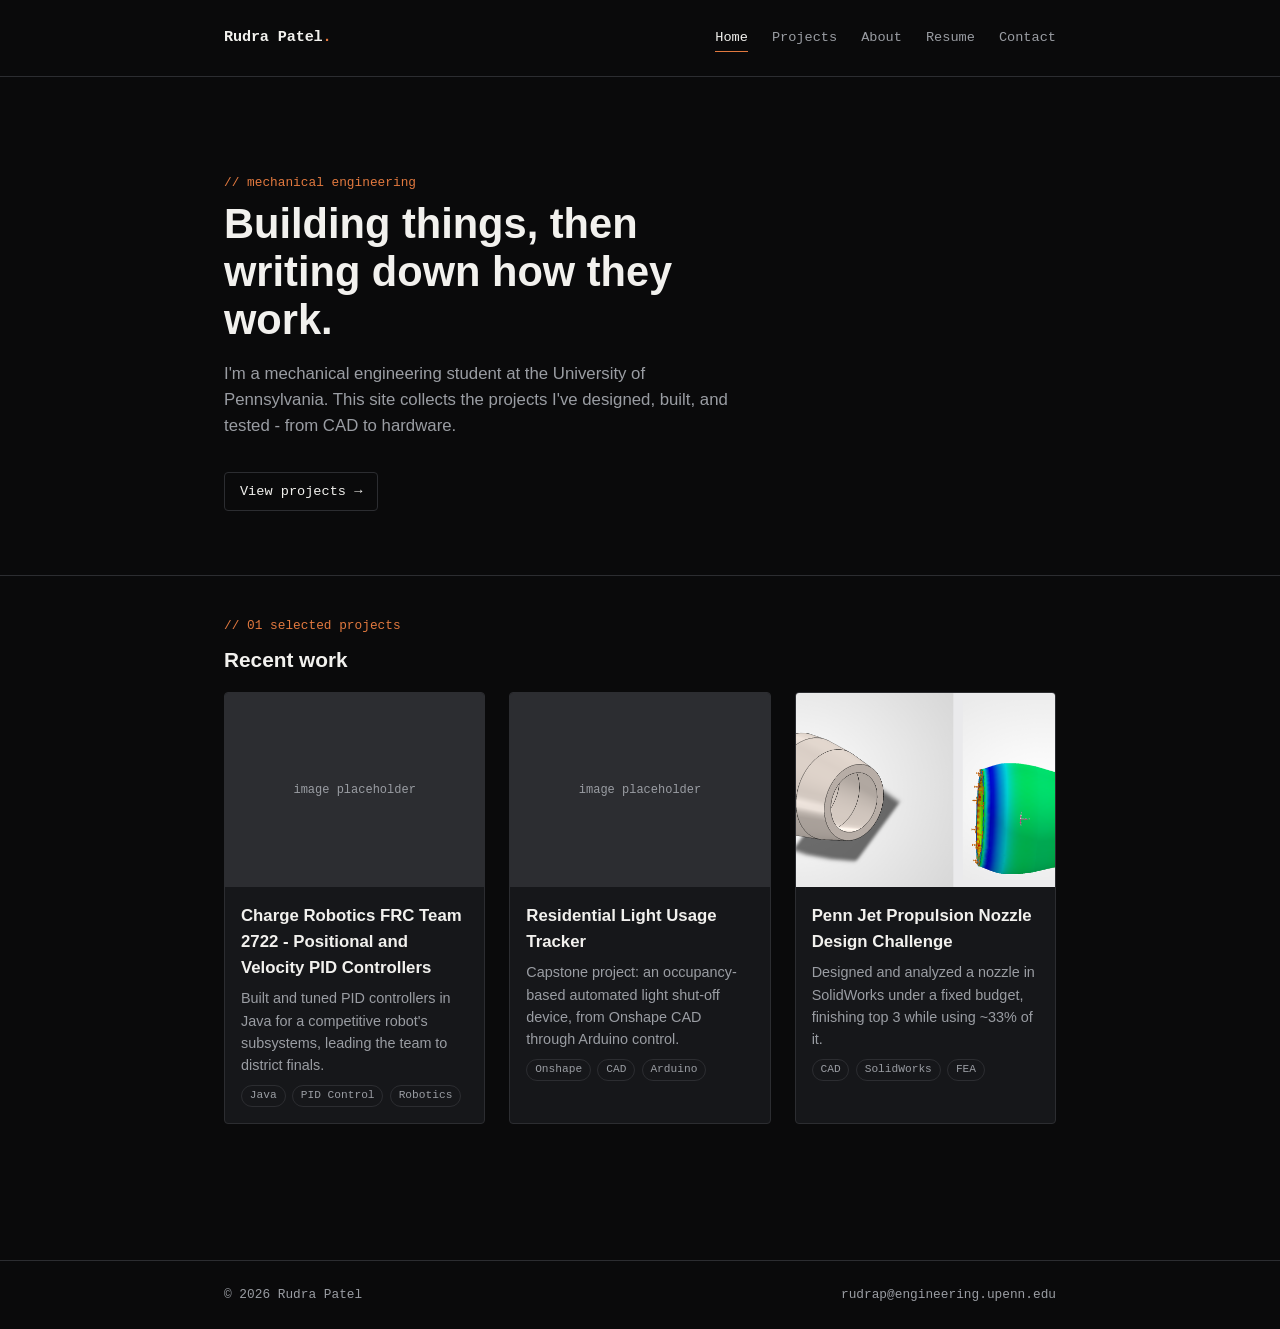
==== index.html @ f5737315 "Build initial portfolio site with dark theme and real content Scaffold plain HTML/CSS/JS site: home," ====
<!DOCTYPE html>
<html lang="en">
<head>
  <meta charset="UTF-8" />
  <meta name="viewport" content="width=device-width, initial-scale=1.0" />
  <title>Rudra Patel - Mechanical Engineering</title>
  <meta name="description" content="Engineering portfolio of Rudra Patel, mechanical engineering student at UPenn." />
  <link rel="stylesheet" href="css/style.css" />
</head>
<body>
  <header class="site-header">
    <div class="container">
      <a class="site-title" href="index.html">Rudra Patel<span class="dot">.</span></a>
      <nav class="site-nav">
        <a href="index.html">Home</a>
        <a href="projects/index.html">Projects</a>
        <a href="about.html">About</a>
        <a href="resume.html">Resume</a>
        <a href="contact.html">Contact</a>
      </nav>
    </div>
  </header>

  <main>
    <section class="hero">
      <div class="container">
        <span class="label">// mechanical engineering</span>
        <h1>Building things, then writing down how they work.</h1>
        <p>
          I'm a mechanical engineering student at the University of Pennsylvania.
          This site collects the projects I've designed, built, and tested -
          from CAD to hardware.
        </p>
        <a class="btn" href="projects/index.html">View projects →</a>
      </div>
    </section>

    <section>
      <div class="container">
        <span class="label">// 01 selected projects</span>
        <h2>Recent work</h2>
        <div class="project-grid">
          <a class="project-card" href="projects/pid-controllers.html">
            <div class="thumb">image placeholder</div>
            <div class="card-body">
              <h3>Charge Robotics FRC Team 2722 - Positional and Velocity PID Controllers</h3>
              <p>
                Built and tuned PID controllers in Java for a competitive
                robot's subsystems, leading the team to district finals.
              </p>
              <ul class="tag-list">
                <li>Java</li>
                <li>PID Control</li>
                <li>Robotics</li>
              </ul>
            </div>
          </a>

          <a class="project-card" href="projects/residential-light-usage-tracker.html">
            <div class="thumb">image placeholder</div>
            <div class="card-body">
              <h3>Residential Light Usage Tracker</h3>
              <p>
                Capstone project: an occupancy-based automated light shut-off
                device, from Onshape CAD through Arduino control.
              </p>
              <ul class="tag-list">
                <li>Onshape</li>
                <li>CAD</li>
                <li>Arduino</li>
              </ul>
            </div>
          </a>

          <a class="project-card" href="projects/nozzle-design-challenge.html">
            <div class="thumb"><img src="assets/images/nozzle-collage.png" alt="Nozzle CAD render next to its stress analysis" /></div>
            <div class="card-body">
              <h3>Penn Jet Propulsion Nozzle Design Challenge</h3>
              <p>
                Designed and analyzed a nozzle in SolidWorks under a fixed
                budget, finishing top 3 while using ~33% of it.
              </p>
              <ul class="tag-list">
                <li>CAD</li>
                <li>SolidWorks</li>
                <li>FEA</li>
              </ul>
            </div>
          </a>
        </div>
      </div>
    </section>
  </main>

  <footer class="site-footer">
    <div class="container">
      <span>&copy; 2026 Rudra Patel</span>
      <span>
        <a class="email-link" data-email="cnVkcmFwQGVuZ2luZWVyaW5nLnVwZW5uLmVkdQ==" href="#">Email</a>
      </span>
    </div>
  </footer>

  <script src="js/main.js"></script>
</body>
</html>
---- css/style.css ----
/* ---------------------------------------------------------
   Design tokens
--------------------------------------------------------- */
:root {
  --color-bg: #0a0a0b;
  --color-surface: #16171a;
  --color-text: #f2f1ee;
  --color-muted: #9a9da3;
  --color-border: #2c2d31;
  --color-accent: #e2793f;

  --font-mono: ui-monospace, "SFMono-Regular", "JetBrains Mono", Menlo,
    Consolas, "Liberation Mono", monospace;
  --font-sans: -apple-system, BlinkMacSystemFont, "Segoe UI", Roboto,
    Helvetica, Arial, sans-serif;

  --space-1: 0.5rem;
  --space-2: 1rem;
  --space-3: 1.5rem;
  --space-4: 2.5rem;
  --space-5: 4rem;
  --space-6: 6rem;

  --max-width: 960px;
}

/* ---------------------------------------------------------
   Reset
--------------------------------------------------------- */
* {
  box-sizing: border-box;
}

html {
  -webkit-text-size-adjust: 100%;
}

body {
  margin: 0;
  background: var(--color-bg);
  color: var(--color-text);
  font-family: var(--font-sans);
  font-size: 16px;
  line-height: 1.55;
}

img {
  max-width: 100%;
  display: block;
}

a {
  color: inherit;
}

ul,
ol {
  padding-left: 1.2em;
}

/* ---------------------------------------------------------
   Layout
--------------------------------------------------------- */
.container {
  max-width: var(--max-width);
  margin: 0 auto;
  padding: 0 clamp(1.5rem, 6vw, 4rem);
}

/* ---------------------------------------------------------
   Header / nav
--------------------------------------------------------- */
.site-header {
  border-bottom: 1px solid var(--color-border);
  padding: var(--space-3) 0;
}

.site-header .container {
  display: flex;
  align-items: center;
  justify-content: space-between;
  gap: var(--space-2);
}

.site-title {
  font-family: var(--font-mono);
  font-size: 0.95rem;
  font-weight: 600;
  text-decoration: none;
  letter-spacing: -0.01em;
}

.site-title .dot {
  color: var(--color-accent);
}

.site-nav {
  display: flex;
  gap: var(--space-3);
  flex-wrap: wrap;
}

.site-nav a {
  font-family: var(--font-mono);
  font-size: 0.85rem;
  text-decoration: none;
  color: var(--color-muted);
  padding: 0.2em 0;
  border-bottom: 1px solid transparent;
}

.site-nav a:hover,
.site-nav a[aria-current="page"] {
  color: var(--color-text);
  border-bottom-color: var(--color-accent);
}

/* ---------------------------------------------------------
   Footer
--------------------------------------------------------- */
.site-footer {
  border-top: 1px solid var(--color-border);
  margin-top: var(--space-6);
  padding: var(--space-3) 0;
}

.site-footer .container {
  display: flex;
  flex-wrap: wrap;
  gap: var(--space-2) var(--space-3);
  justify-content: space-between;
  font-family: var(--font-mono);
  font-size: 0.8rem;
  color: var(--color-muted);
}

.site-footer a {
  text-decoration: none;
  color: var(--color-muted);
}

.site-footer a:hover {
  color: var(--color-text);
}

/* ---------------------------------------------------------
   Section label ("// 01 heading" motif)
--------------------------------------------------------- */
.label {
  display: block;
  font-family: var(--font-mono);
  font-size: 0.8rem;
  color: var(--color-accent);
  margin-bottom: var(--space-1);
}

/* ---------------------------------------------------------
   Hero
--------------------------------------------------------- */
.hero {
  padding: var(--space-6) 0 var(--space-5);
}

.hero h1 {
  font-size: clamp(1.8rem, 4vw, 2.6rem);
  line-height: 1.15;
  margin: 0 0 var(--space-2);
  max-width: 22ch;
}

.hero p {
  max-width: 55ch;
  color: var(--color-muted);
  font-size: 1.05rem;
}

/* ---------------------------------------------------------
   Generic page sections
--------------------------------------------------------- */
.page-header {
  padding-top: var(--space-5);
  padding-bottom: var(--space-3);
}

.page-header h1 {
  font-size: clamp(1.6rem, 3.5vw, 2.2rem);
  margin: 0 0 var(--space-1);
}

.page-header p {
  color: var(--color-muted);
  max-width: 60ch;
}

section {
  padding: var(--space-4) 0;
}

section + section {
  border-top: 1px solid var(--color-border);
}

h2 {
  font-size: 1.3rem;
  margin: 0 0 var(--space-2);
}

/* ---------------------------------------------------------
   Project grid / cards
--------------------------------------------------------- */
.project-grid {
  display: grid;
  grid-template-columns: repeat(auto-fill, minmax(260px, 1fr));
  gap: var(--space-3);
}

.project-card {
  display: block;
  text-decoration: none;
  color: inherit;
  border: 1px solid var(--color-border);
  background: var(--color-surface);
  border-radius: 4px;
  overflow: hidden;
  transition: border-color 0.15s ease, transform 0.15s ease;
}

.project-card:hover {
  border-color: var(--color-accent);
  transform: translateY(-2px);
}

.project-card .thumb {
  aspect-ratio: 4 / 3;
  background: var(--color-border);
  display: flex;
  align-items: center;
  justify-content: center;
  font-family: var(--font-mono);
  font-size: 0.75rem;
  color: var(--color-muted);
  overflow: hidden;
}

.project-card .thumb img {
  width: 100%;
  height: 100%;
  object-fit: cover;
}

.project-hero-image {
  display: block;
  width: 100%;
  border: 1px solid var(--color-border);
  border-radius: 4px;
  margin-top: var(--space-3);
}

.project-body-image {
  display: block;
  max-width: 420px;
  width: 100%;
  border: 1px solid var(--color-border);
  border-radius: 4px;
  margin-top: var(--space-2);
}

.image-caption {
  font-family: var(--font-mono);
  font-size: 0.75rem;
  color: var(--color-muted);
  margin-top: var(--space-1);
}

.project-card .card-body {
  padding: var(--space-2);
}

.project-card h3 {
  font-size: 1.05rem;
  margin: 0 0 0.35em;
}

.project-card p {
  margin: 0;
  font-size: 0.9rem;
  color: var(--color-muted);
}

.tag-list {
  list-style: none;
  padding: 0;
  margin: var(--space-1) 0 0;
  display: flex;
  flex-wrap: wrap;
  gap: 0.4em;
}

.tag-list li {
  font-family: var(--font-mono);
  font-size: 0.7rem;
  color: var(--color-muted);
  border: 1px solid var(--color-border);
  border-radius: 999px;
  padding: 0.15em 0.7em;
}

/* ---------------------------------------------------------
   Buttons / links
--------------------------------------------------------- */
.btn {
  display: inline-block;
  font-family: var(--font-mono);
  font-size: 0.85rem;
  text-decoration: none;
  color: var(--color-text);
  border: 1px solid var(--color-border);
  border-radius: 4px;
  padding: 0.6em 1.1em;
  margin-top: var(--space-2);
}

.btn:hover {
  border-color: var(--color-accent);
  color: var(--color-accent);
}

/* ---------------------------------------------------------
   Contact / list details
--------------------------------------------------------- */
.detail-list {
  list-style: none;
  padding: 0;
  margin: 0;
  display: grid;
  gap: var(--space-1);
  font-family: var(--font-mono);
  font-size: 0.95rem;
}

.detail-list dt {
  color: var(--color-muted);
  font-size: 0.8rem;
}

.icon-link {
  display: inline-flex;
  align-items: center;
  gap: 0.5em;
}

.icon-link .icon {
  width: 1em;
  height: 1em;
  flex-shrink: 0;
}

/* ---------------------------------------------------------
   Utility
--------------------------------------------------------- */
.muted {
  color: var(--color-muted);
}

.mono {
  font-family: var(--font-mono);
}
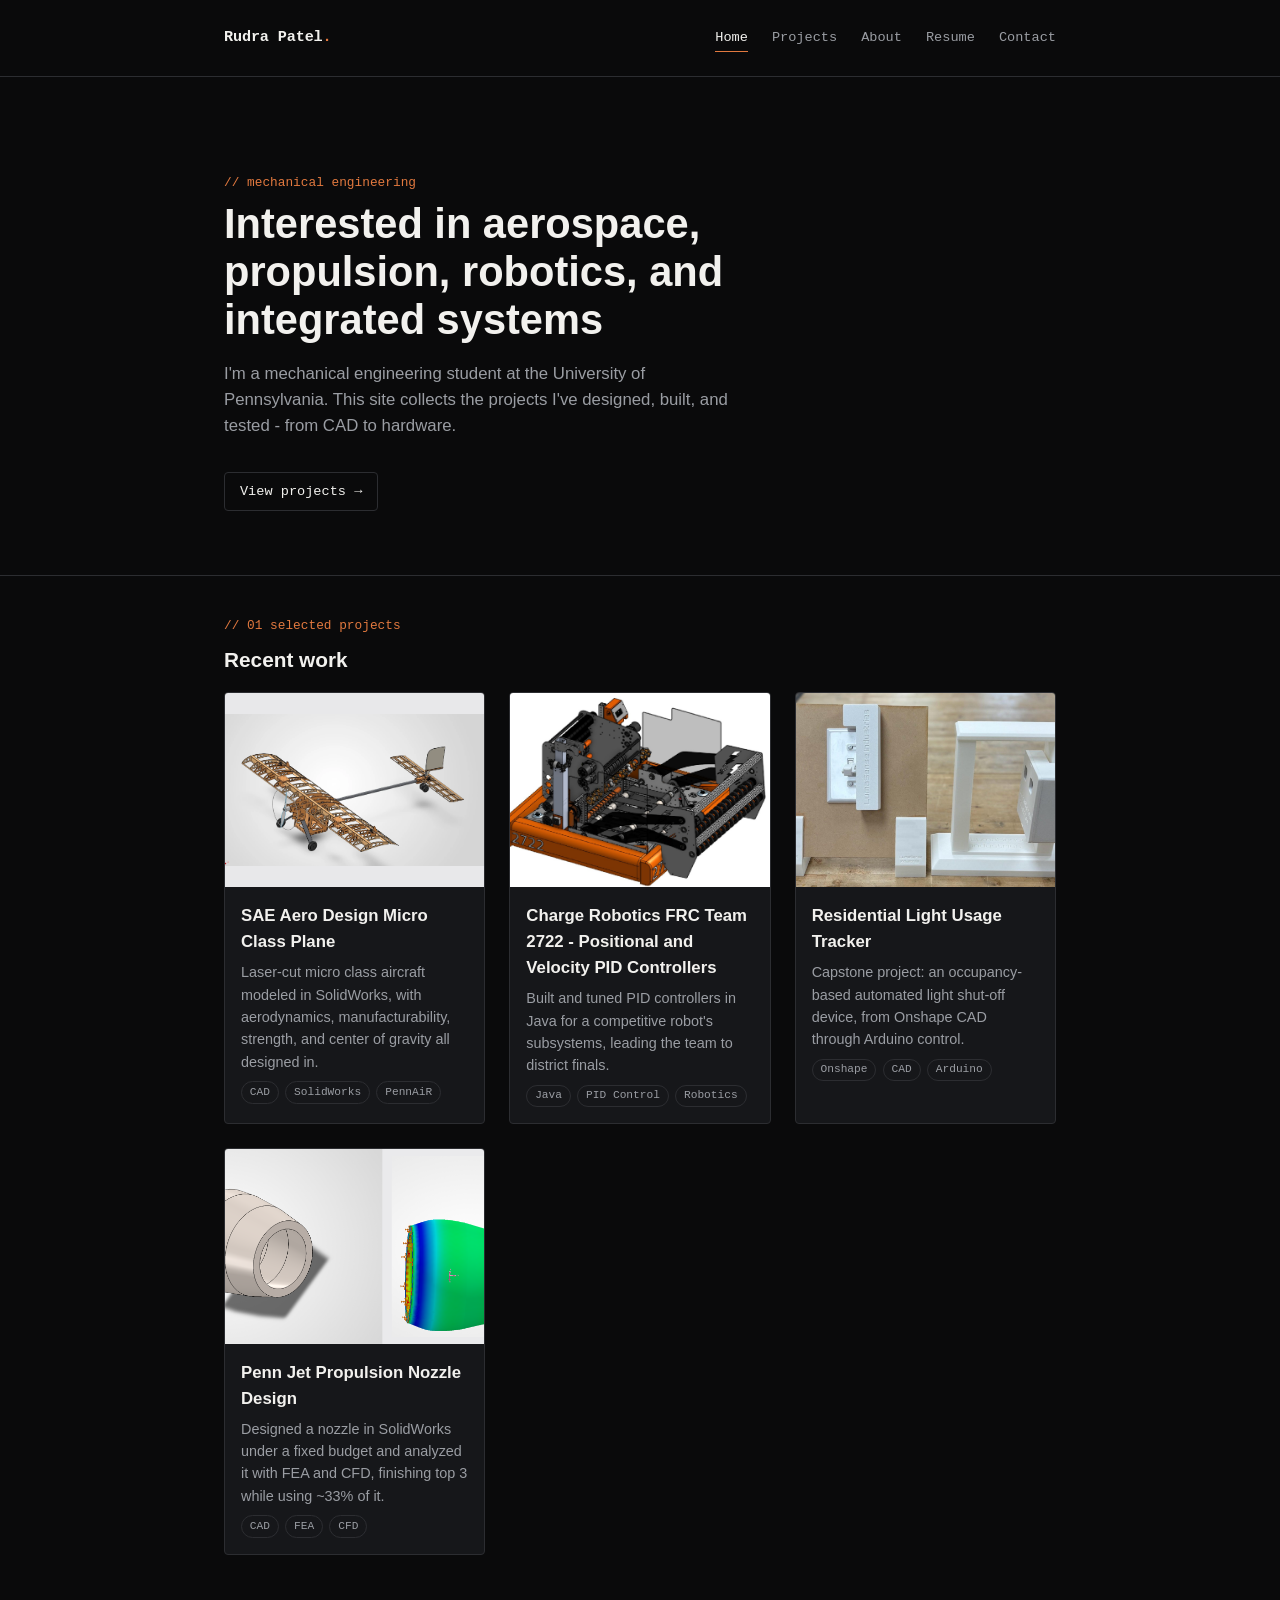
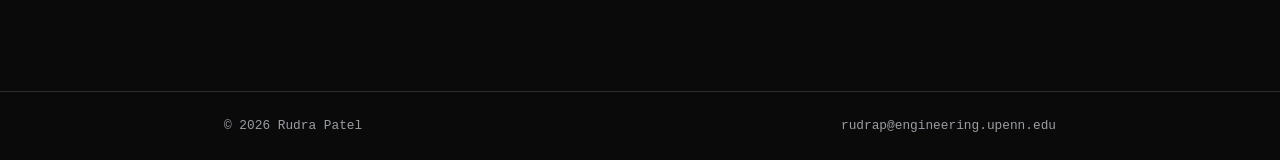
==== commit 57e25351: "Add projects, images, and updated resume to portfolio Add new project pages: SAE Aero Design Micro C" ====
--- a/index.html
+++ b/index.html
@@ -25,7 +25,7 @@
     <section class="hero">
       <div class="container">
         <span class="label">// mechanical engineering</span>
-        <h1>Building things, then writing down how they work.</h1>
+        <h1>Interested in aerospace, propulsion, robotics, and integrated systems</h1>
         <p>
           I'm a mechanical engineering student at the University of Pennsylvania.
           This site collects the projects I've designed, built, and tested -
@@ -40,8 +40,25 @@
         <span class="label">// 01 selected projects</span>
         <h2>Recent work</h2>
         <div class="project-grid">
+          <a class="project-card" href="projects/micro-class-plane.html">
+            <div class="thumb thumb-contain"><img src="assets/images/micro-class-plane.webp" alt="CAD model of the micro class plane" /></div>
+            <div class="card-body">
+              <h3>SAE Aero Design Micro Class Plane</h3>
+              <p>
+                Laser-cut micro class aircraft modeled in SolidWorks, with
+                aerodynamics, manufacturability, strength, and center of
+                gravity all designed in.
+              </p>
+              <ul class="tag-list">
+                <li>CAD</li>
+                <li>SolidWorks</li>
+                <li>PennAiR</li>
+              </ul>
+            </div>
+          </a>
+
           <a class="project-card" href="projects/pid-controllers.html">
-            <div class="thumb">image placeholder</div>
+            <div class="thumb"><img src="assets/images/robot-2026-full.jpg" alt="CAD model of the 2026 Charge Robotics robot" /></div>
             <div class="card-body">
               <h3>Charge Robotics FRC Team 2722 - Positional and Velocity PID Controllers</h3>
               <p>
@@ -57,7 +74,7 @@
           </a>
 
           <a class="project-card" href="projects/residential-light-usage-tracker.html">
-            <div class="thumb">image placeholder</div>
+            <div class="thumb"><img src="assets/images/capstone-final-prototype.jpg" alt="The Halo shut-off device and door sensor prototype" /></div>
             <div class="card-body">
               <h3>Residential Light Usage Tracker</h3>
               <p>
@@ -75,15 +92,16 @@
           <a class="project-card" href="projects/nozzle-design-challenge.html">
             <div class="thumb"><img src="assets/images/nozzle-collage.png" alt="Nozzle CAD render next to its stress analysis" /></div>
             <div class="card-body">
-              <h3>Penn Jet Propulsion Nozzle Design Challenge</h3>
+              <h3>Penn Jet Propulsion Nozzle Design</h3>
               <p>
-                Designed and analyzed a nozzle in SolidWorks under a fixed
-                budget, finishing top 3 while using ~33% of it.
+                Designed a nozzle in SolidWorks under a fixed budget and
+                analyzed it with FEA and CFD, finishing top 3 while using
+                ~33% of it.
               </p>
               <ul class="tag-list">
                 <li>CAD</li>
-                <li>SolidWorks</li>
                 <li>FEA</li>
+                <li>CFD</li>
               </ul>
             </div>
           </a>
--- a/css/style.css
+++ b/css/style.css
@@ -248,6 +248,39 @@
   object-fit: cover;
 }
 
+.figure-grid {
+  display: grid;
+  grid-template-columns: repeat(auto-fit, minmax(min(100%, 380px), 1fr));
+  gap: var(--space-3);
+  margin-top: var(--space-3);
+}
+
+.figure-grid figure {
+  margin: 0;
+}
+
+.figure-grid img {
+  display: block;
+  width: 100%;
+  height: auto;
+  border: 1px solid var(--color-border);
+  border-radius: 4px;
+}
+
+.figure-grid-uniform img {
+  aspect-ratio: 4 / 3;
+  object-fit: contain;
+  background: #fff;
+}
+
+.project-card .thumb-contain {
+  background: #e8e8ea;
+}
+
+.project-card .thumb-contain img {
+  object-fit: contain;
+}
+
 .project-hero-image {
   display: block;
   width: 100%;
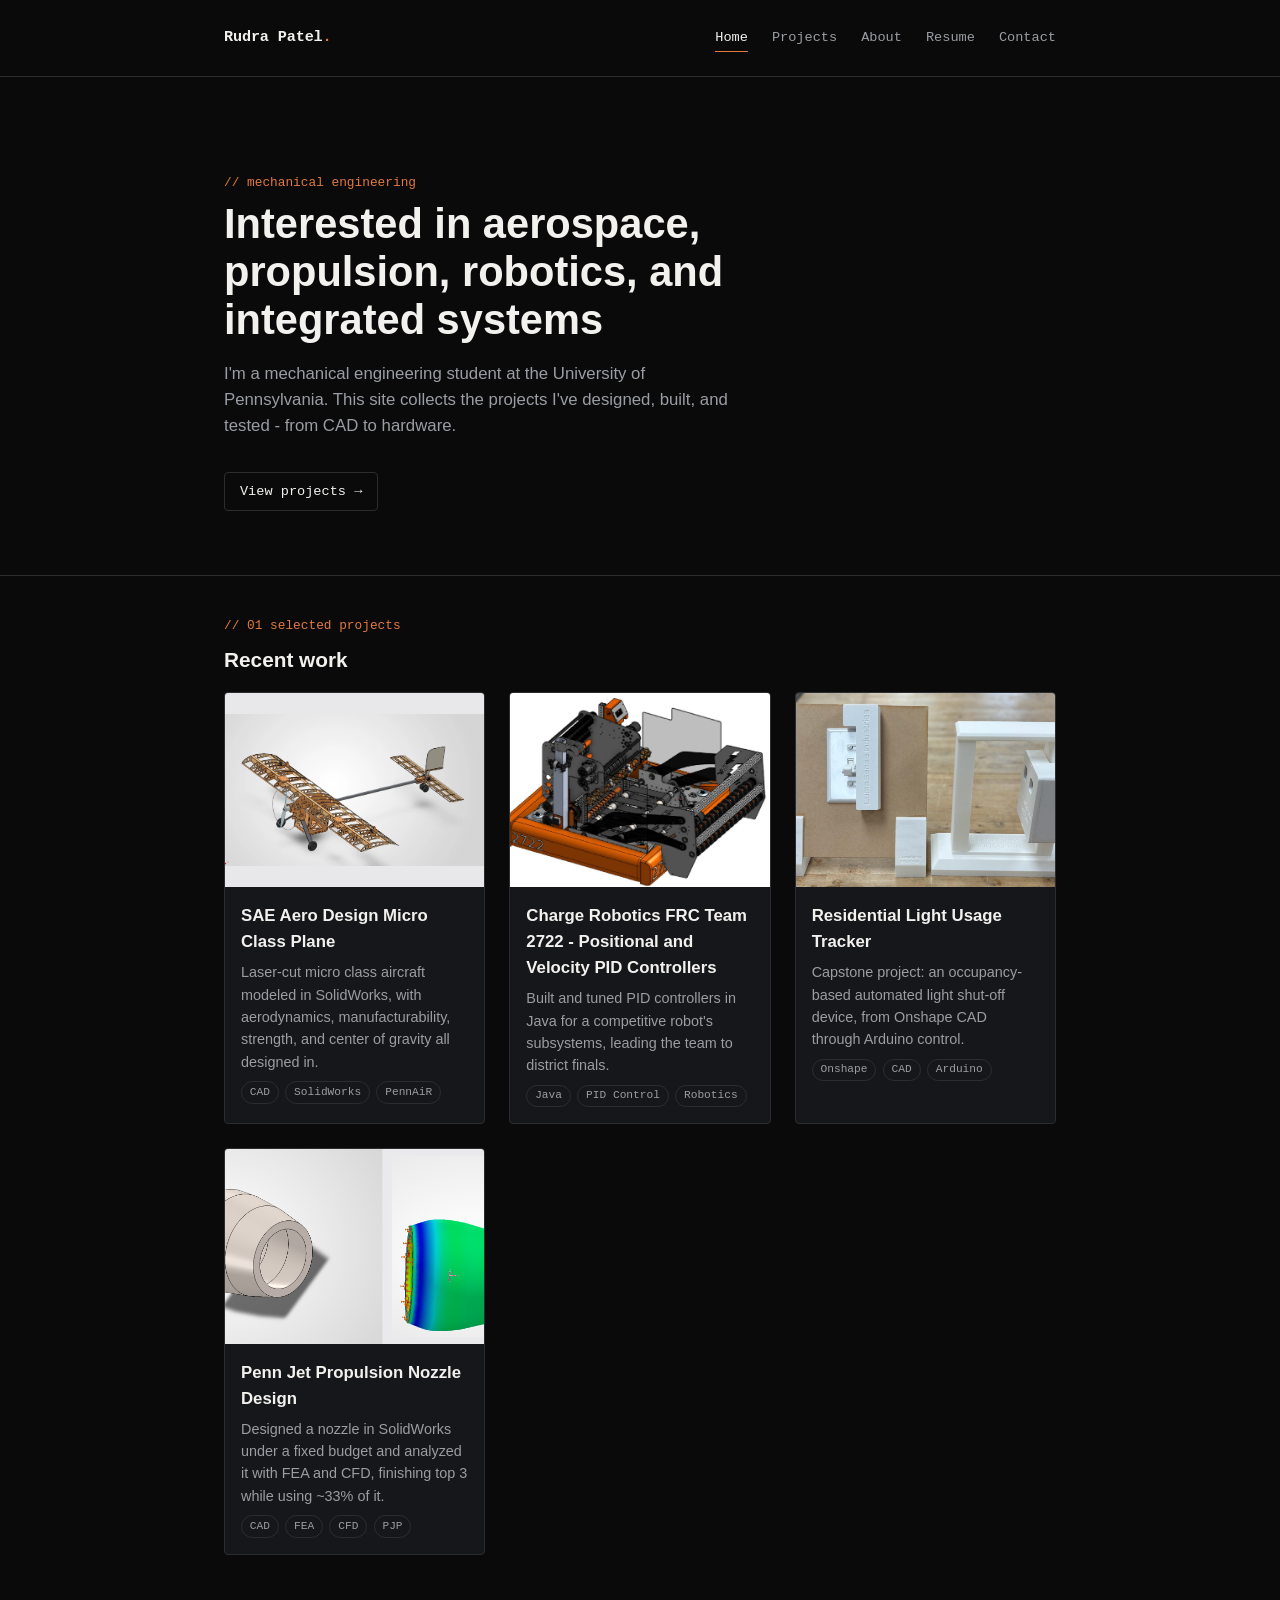
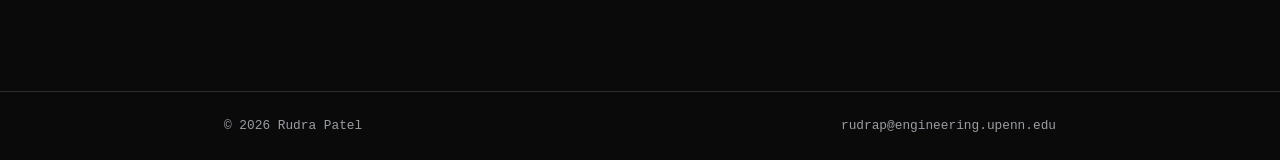
==== commit 14fb8c62: "Add PJP tag to nozzle project and reword robotics subsystems text Co-Authored-By: Claude Sonnet 5.5 " ====
--- a/index.html
+++ b/index.html
@@ -102,6 +102,7 @@
                 <li>CAD</li>
                 <li>FEA</li>
                 <li>CFD</li>
+                <li>PJP</li>
               </ul>
             </div>
           </a>
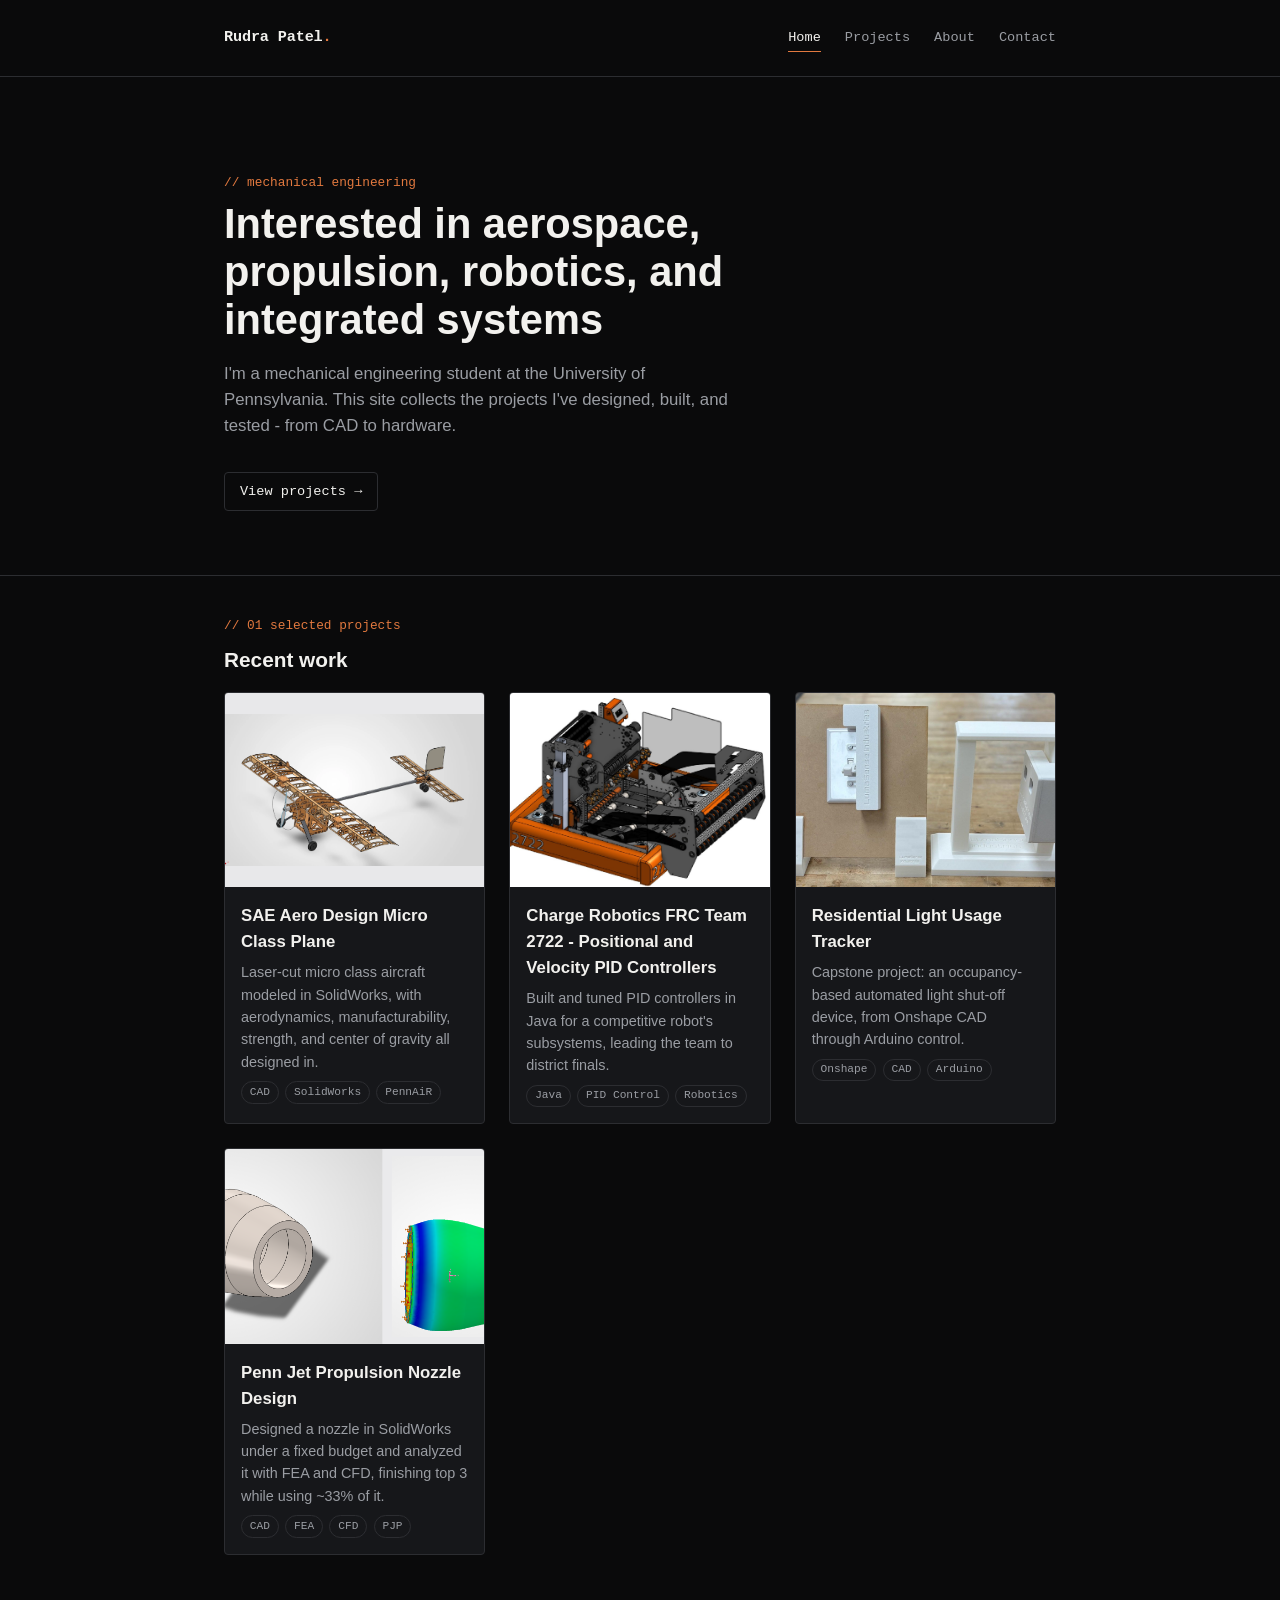
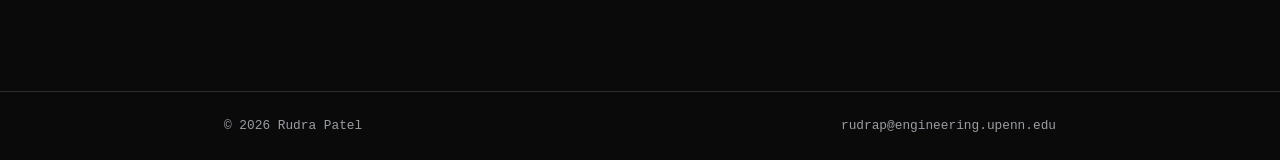
==== commit 748e28c6: "Merge Resume page into About and add personal email to Contact - About now includes Education and th" ====
--- a/index.html
+++ b/index.html
@@ -15,7 +15,6 @@
         <a href="index.html">Home</a>
         <a href="projects/index.html">Projects</a>
         <a href="about.html">About</a>
-        <a href="resume.html">Resume</a>
         <a href="contact.html">Contact</a>
       </nav>
     </div>
--- a/css/style.css
+++ b/css/style.css
@@ -196,6 +196,10 @@
   padding: var(--space-4) 0;
 }
 
+section.section-tight {
+  padding-top: var(--space-1);
+}
+
 section + section {
   border-top: 1px solid var(--color-border);
 }
